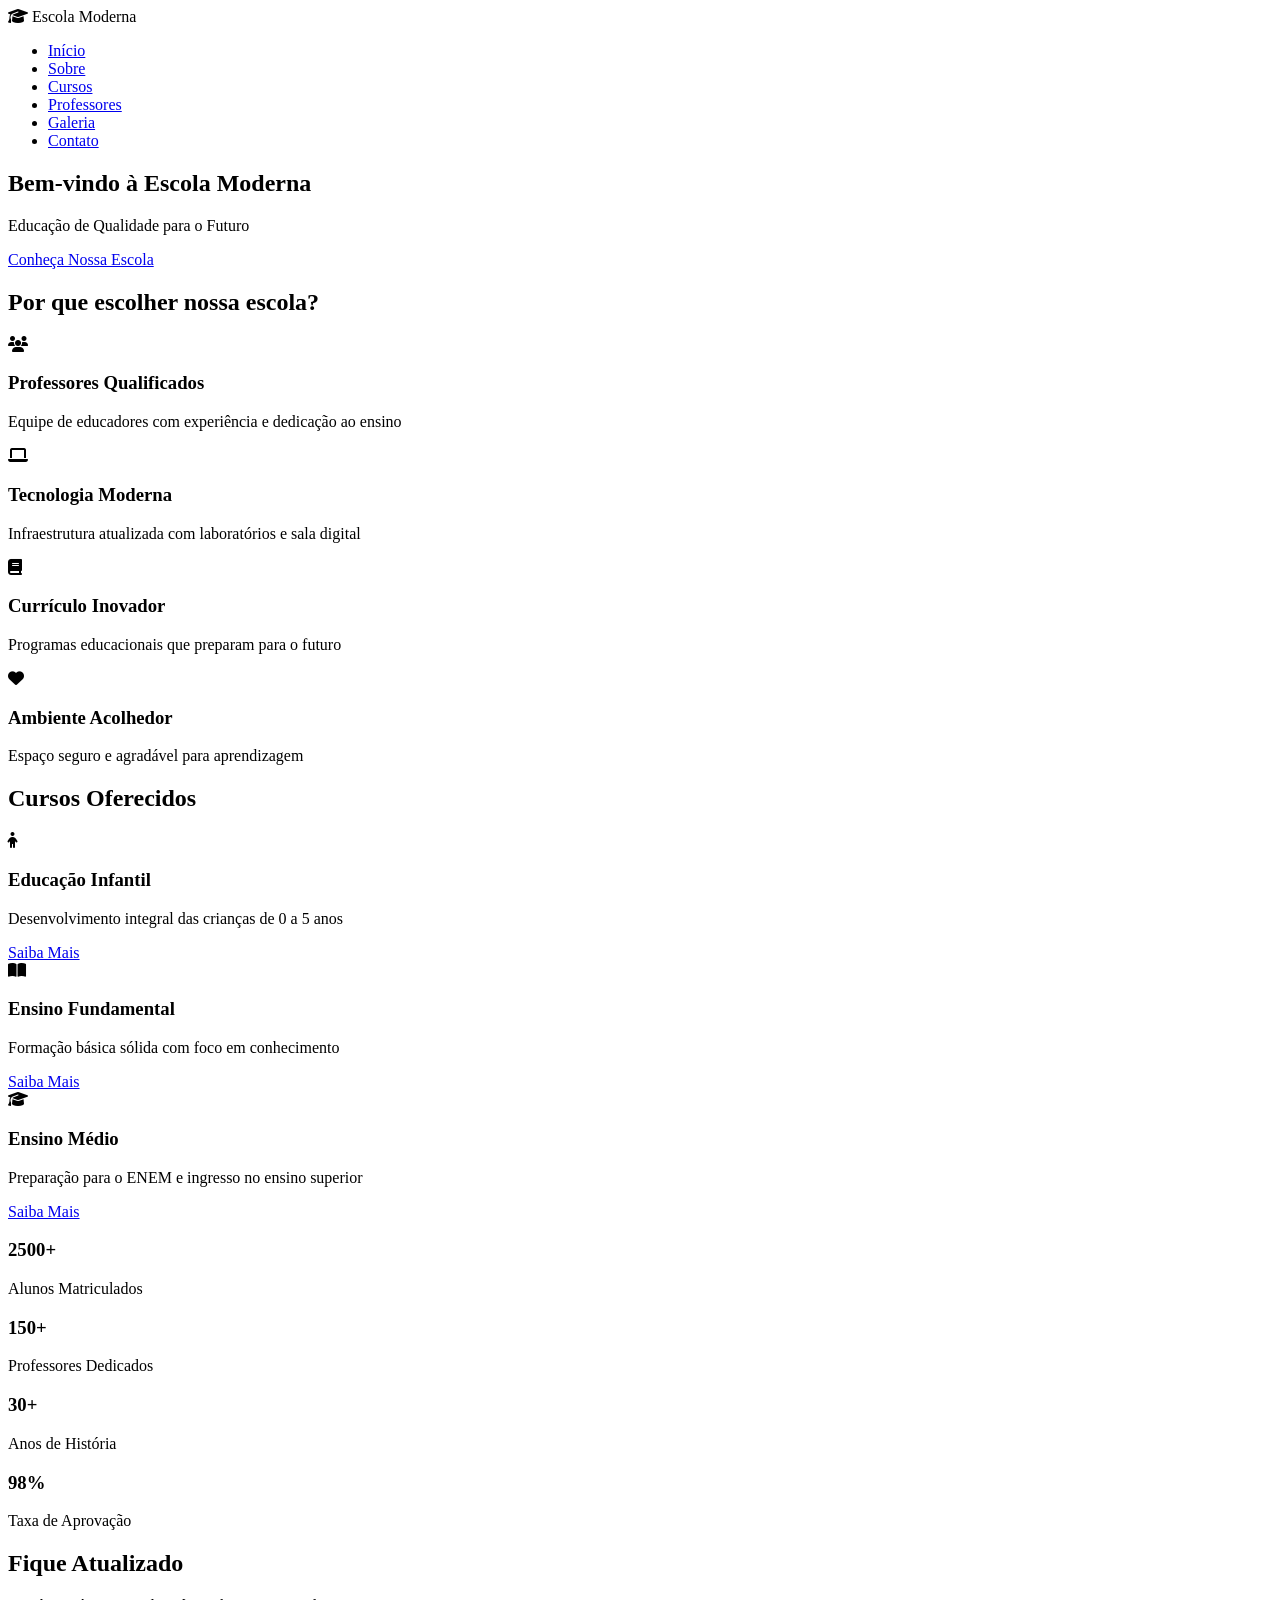
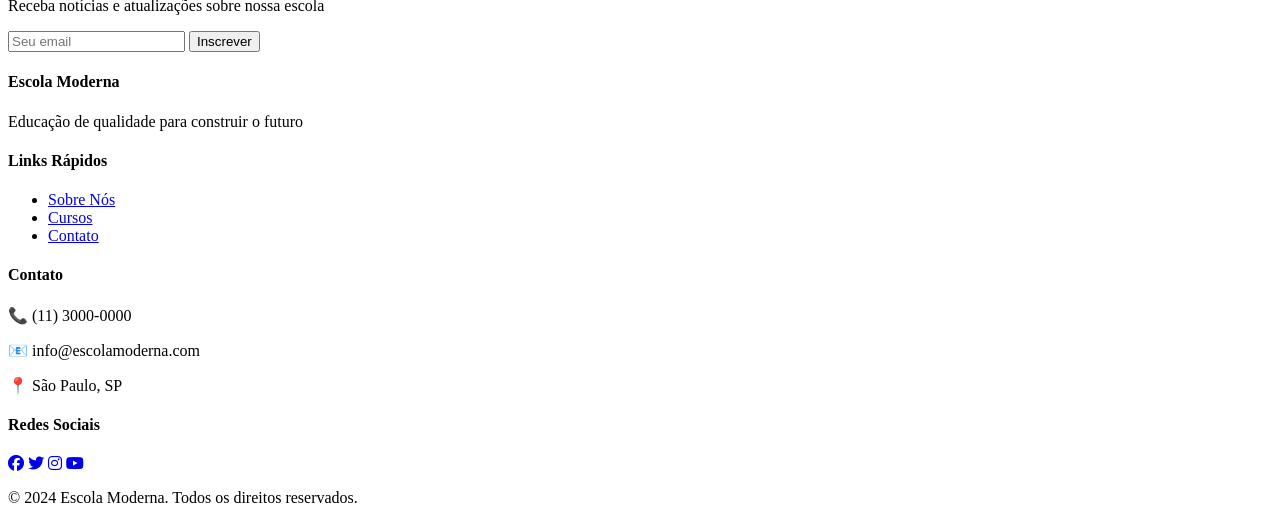
==== index.html @ 11250f51 "Criar página inicial do site escolar" ====
<!DOCTYPE html>
<html lang="pt-BR">
<head>
    <meta charset="UTF-8">
    <meta name="viewport" content="width=device-width, initial-scale=1.0">
    <meta name="description" content="Bem-vindo à nossa escola. Educação de qualidade para o futuro.">
    <title>Escola Moderna - Educação de Qualidade</title>
    <link rel="stylesheet" href="css/style.css">
    <link rel="stylesheet" href="https://cdnjs.cloudflare.com/ajax/libs/font-awesome/6.4.0/css/all.min.css">
</head>
<body>
    <!-- Navegação -->
    <nav class="navbar">
        <div class="container">
            <div class="nav-brand">
                <i class="fas fa-graduation-cap"></i>
                <span>Escola Moderna</span>
            </div>
            <ul class="nav-menu">
                <li><a href="index.html" class="active">Início</a></li>
                <li><a href="sobre.html">Sobre</a></li>
                <li><a href="cursos.html">Cursos</a></li>
                <li><a href="professores.html">Professores</a></li>
                <li><a href="galeria.html">Galeria</a></li>
                <li><a href="contato.html">Contato</a></li>
            </ul>
            <div class="hamburger">
                <span></span>
                <span></span>
                <span></span>
            </div>
        </div>
    </nav>

    <!-- Hero Section -->
    <section class="hero">
        <div class="hero-content">
            <h1>Bem-vindo à Escola Moderna</h1>
            <p>Educação de Qualidade para o Futuro</p>
            <a href="sobre.html" class="btn btn-primary">Conheça Nossa Escola</a>
        </div>
    </section>

    <!-- Destaques -->
    <section class="highlights">
        <div class="container">
            <h2>Por que escolher nossa escola?</h2>
            <div class="highlights-grid">
                <div class="highlight-card">
                    <i class="fas fa-users"></i>
                    <h3>Professores Qualificados</h3>
                    <p>Equipe de educadores com experiência e dedicação ao ensino</p>
                </div>
                <div class="highlight-card">
                    <i class="fas fa-laptop"></i>
                    <h3>Tecnologia Moderna</h3>
                    <p>Infraestrutura atualizada com laboratórios e sala digital</p>
                </div>
                <div class="highlight-card">
                    <i class="fas fa-book"></i>
                    <h3>Currículo Inovador</h3>
                    <p>Programas educacionais que preparam para o futuro</p>
                </div>
                <div class="highlight-card">
                    <i class="fas fa-heart"></i>
                    <h3>Ambiente Acolhedor</h3>
                    <p>Espaço seguro e agradável para aprendizagem</p>
                </div>
            </div>
        </div>
    </section>

    <!-- Cursos em Destaque -->
    <section class="featured-courses">
        <div class="container">
            <h2>Cursos Oferecidos</h2>
            <div class="courses-grid">
                <div class="course-card">
                    <div class="course-icon">
                        <i class="fas fa-child"></i>
                    </div>
                    <h3>Educação Infantil</h3>
                    <p>Desenvolvimento integral das crianças de 0 a 5 anos</p>
                    <a href="cursos.html" class="btn btn-link">Saiba Mais</a>
                </div>
                <div class="course-card">
                    <div class="course-icon">
                        <i class="fas fa-book-open"></i>
                    </div>
                    <h3>Ensino Fundamental</h3>
                    <p>Formação básica sólida com foco em conhecimento</p>
                    <a href="cursos.html" class="btn btn-link">Saiba Mais</a>
                </div>
                <div class="course-card">
                    <div class="course-icon">
                        <i class="fas fa-graduation-cap"></i>
                    </div>
                    <h3>Ensino Médio</h3>
                    <p>Preparação para o ENEM e ingresso no ensino superior</p>
                    <a href="cursos.html" class="btn btn-link">Saiba Mais</a>
                </div>
            </div>
        </div>
    </section>

    <!-- Estatísticas -->
    <section class="stats">
        <div class="container">
            <div class="stat-item">
                <h3>2500+</h3>
                <p>Alunos Matriculados</p>
            </div>
            <div class="stat-item">
                <h3>150+</h3>
                <p>Professores Dedicados</p>
            </div>
            <div class="stat-item">
                <h3>30+</h3>
                <p>Anos de História</p>
            </div>
            <div class="stat-item">
                <h3>98%</h3>
                <p>Taxa de Aprovação</p>
            </div>
        </div>
    </section>

    <!-- Newsletter -->
    <section class="newsletter">
        <div class="container">
            <h2>Fique Atualizado</h2>
            <p>Receba notícias e atualizações sobre nossa escola</p>
            <form class="newsletter-form">
                <input type="email" placeholder="Seu email" required>
                <button type="submit" class="btn btn-primary">Inscrever</button>
            </form>
        </div>
    </section>

    <!-- Footer -->
    <footer class="footer">
        <div class="container">
            <div class="footer-content">
                <div class="footer-section">
                    <h4>Escola Moderna</h4>
                    <p>Educação de qualidade para construir o futuro</p>
                </div>
                <div class="footer-section">
                    <h4>Links Rápidos</h4>
                    <ul>
                        <li><a href="sobre.html">Sobre Nós</a></li>
                        <li><a href="cursos.html">Cursos</a></li>
                        <li><a href="contato.html">Contato</a></li>
                    </ul>
                </div>
                <div class="footer-section">
                    <h4>Contato</h4>
                    <p>📞 (11) 3000-0000</p>
                    <p>📧 info@escolamoderna.com</p>
                    <p>📍 São Paulo, SP</p>
                </div>
                <div class="footer-section">
                    <h4>Redes Sociais</h4>
                    <div class="social-links">
                        <a href="#"><i class="fab fa-facebook"></i></a>
                        <a href="#"><i class="fab fa-twitter"></i></a>
                        <a href="#"><i class="fab fa-instagram"></i></a>
                        <a href="#"><i class="fab fa-youtube"></i></a>
                    </div>
                </div>
            </div>
            <div class="footer-bottom">
                <p>&copy; 2024 Escola Moderna. Todos os direitos reservados.</p>
            </div>
        </div>
    </footer>

    <script src="js/script.js"></script>
</body>
</html>
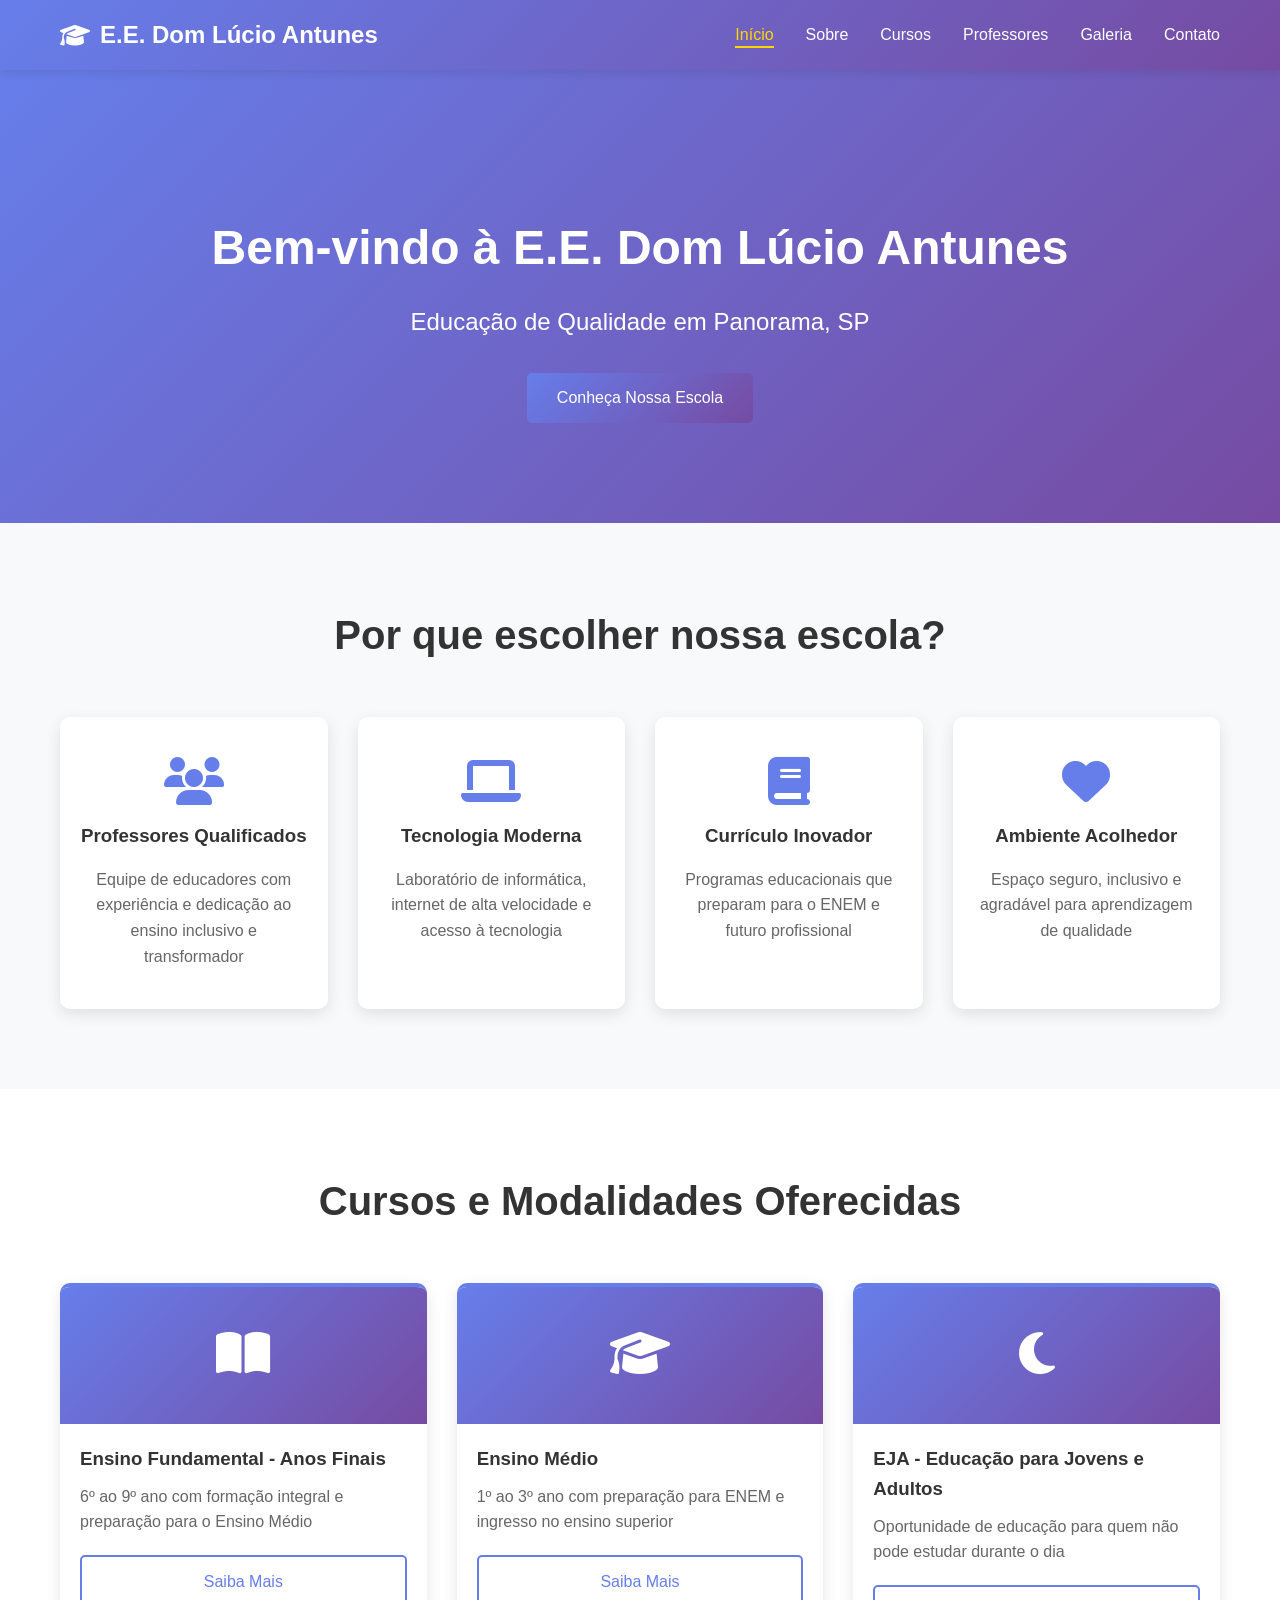
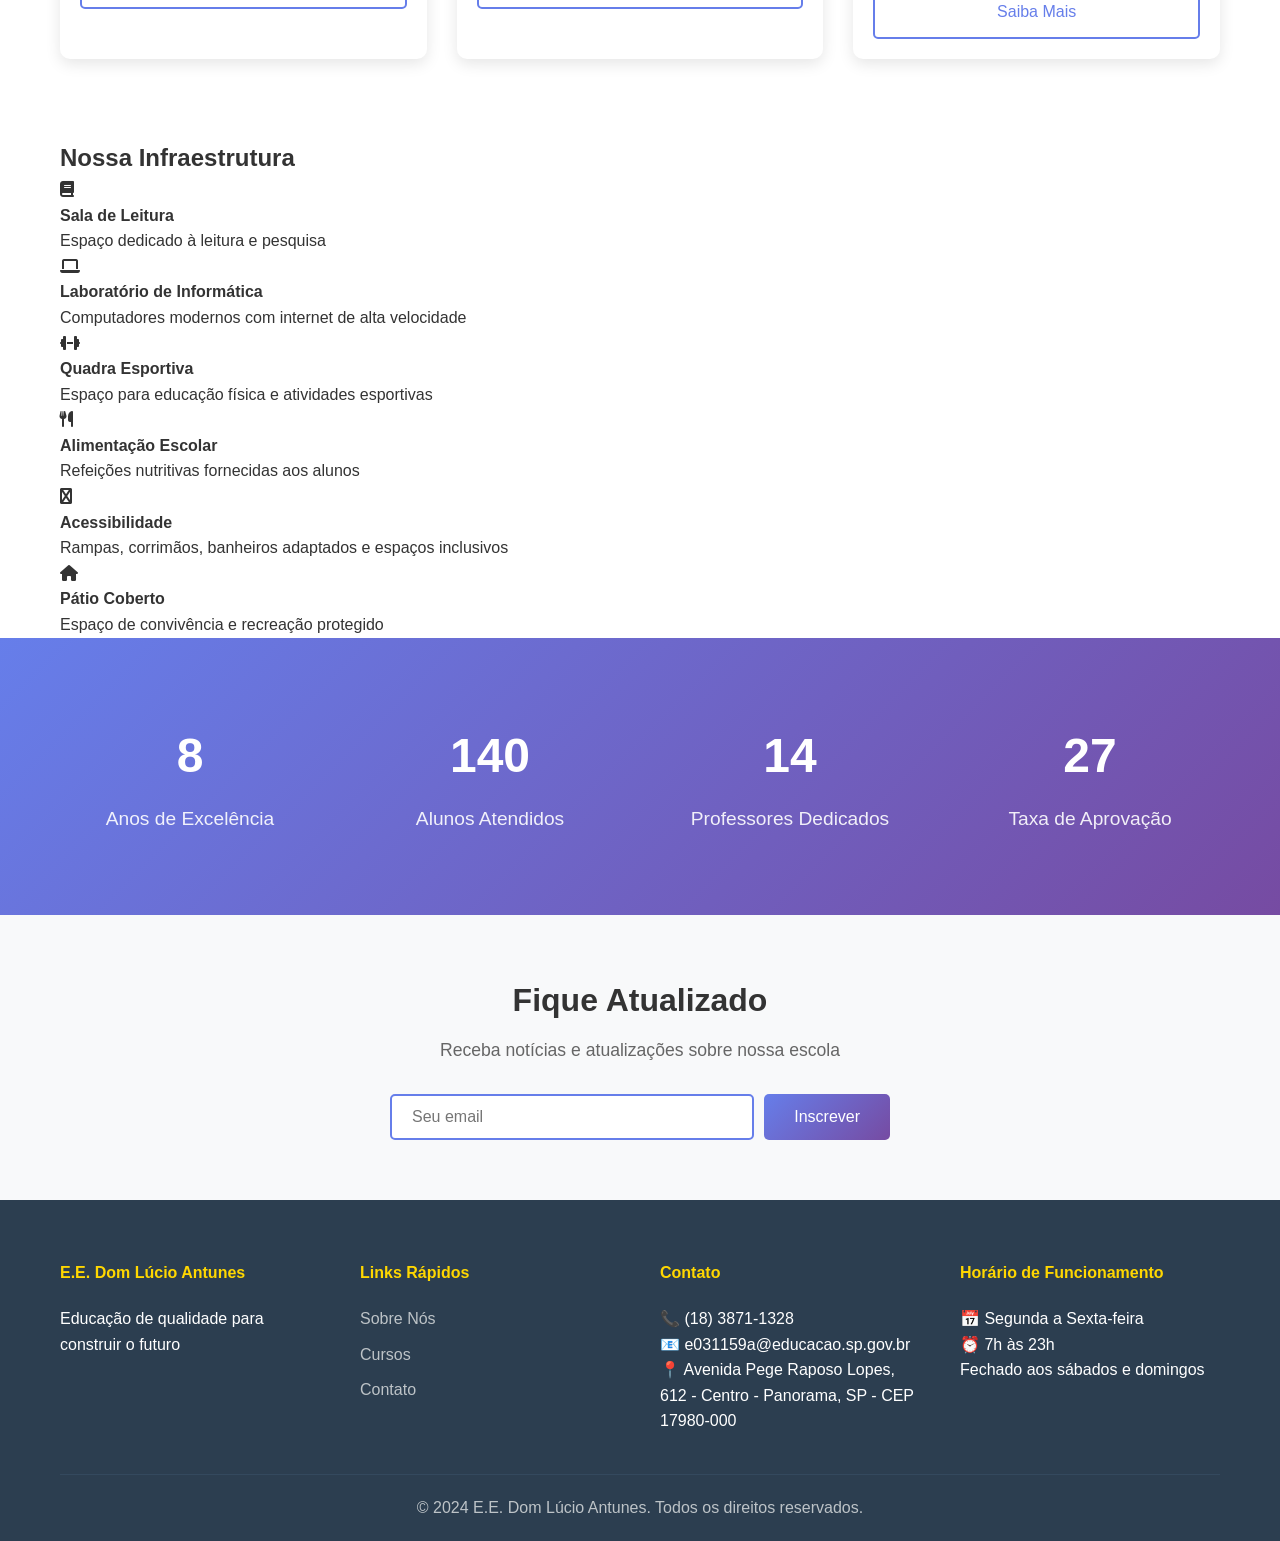
==== commit 3f5b5a51: "Atualizar página inicial com informações da E.E. Dom Lúcio Antunes" ====
--- a/index.html
+++ b/index.html
@@ -3,8 +3,8 @@
 <head>
     <meta charset="UTF-8">
     <meta name="viewport" content="width=device-width, initial-scale=1.0">
-    <meta name="description" content="Bem-vindo à nossa escola. Educação de qualidade para o futuro.">
-    <title>Escola Moderna - Educação de Qualidade</title>
+    <meta name="description" content="Bem-vindo à E.E. Dom Lúcio Antunes. Educação de qualidade em Panorama, SP.">
+    <title>E.E. Dom Lúcio Antunes - Educação de Qualidade</title>
     <link rel="stylesheet" href="css/style.css">
     <link rel="stylesheet" href="https://cdnjs.cloudflare.com/ajax/libs/font-awesome/6.4.0/css/all.min.css">
 </head>
@@ -14,7 +14,7 @@
         <div class="container">
             <div class="nav-brand">
                 <i class="fas fa-graduation-cap"></i>
-                <span>Escola Moderna</span>
+                <span>E.E. Dom Lúcio Antunes</span>
             </div>
             <ul class="nav-menu">
                 <li><a href="index.html" class="active">Início</a></li>
@@ -35,8 +35,8 @@
     <!-- Hero Section -->
     <section class="hero">
         <div class="hero-content">
-            <h1>Bem-vindo à Escola Moderna</h1>
-            <p>Educação de Qualidade para o Futuro</p>
+            <h1>Bem-vindo à E.E. Dom Lúcio Antunes</h1>
+            <p>Educação de Qualidade em Panorama, SP</p>
             <a href="sobre.html" class="btn btn-primary">Conheça Nossa Escola</a>
         </div>
     </section>
@@ -49,22 +49,22 @@
                 <div class="highlight-card">
                     <i class="fas fa-users"></i>
                     <h3>Professores Qualificados</h3>
-                    <p>Equipe de educadores com experiência e dedicação ao ensino</p>
+                    <p>Equipe de educadores com experiência e dedicação ao ensino inclusivo e transformador</p>
                 </div>
                 <div class="highlight-card">
                     <i class="fas fa-laptop"></i>
                     <h3>Tecnologia Moderna</h3>
-                    <p>Infraestrutura atualizada com laboratórios e sala digital</p>
+                    <p>Laboratório de informática, internet de alta velocidade e acesso à tecnologia</p>
                 </div>
                 <div class="highlight-card">
                     <i class="fas fa-book"></i>
                     <h3>Currículo Inovador</h3>
-                    <p>Programas educacionais que preparam para o futuro</p>
+                    <p>Programas educacionais que preparam para o ENEM e futuro profissional</p>
                 </div>
                 <div class="highlight-card">
                     <i class="fas fa-heart"></i>
                     <h3>Ambiente Acolhedor</h3>
-                    <p>Espaço seguro e agradável para aprendizagem</p>
+                    <p>Espaço seguro, inclusivo e agradável para aprendizagem de qualidade</p>
                 </div>
             </div>
         </div>
@@ -73,22 +73,14 @@
     <!-- Cursos em Destaque -->
     <section class="featured-courses">
         <div class="container">
-            <h2>Cursos Oferecidos</h2>
+            <h2>Cursos e Modalidades Oferecidas</h2>
             <div class="courses-grid">
-                <div class="course-card">
-                    <div class="course-icon">
-                        <i class="fas fa-child"></i>
-                    </div>
-                    <h3>Educação Infantil</h3>
-                    <p>Desenvolvimento integral das crianças de 0 a 5 anos</p>
-                    <a href="cursos.html" class="btn btn-link">Saiba Mais</a>
-                </div>
                 <div class="course-card">
                     <div class="course-icon">
                         <i class="fas fa-book-open"></i>
                     </div>
-                    <h3>Ensino Fundamental</h3>
-                    <p>Formação básica sólida com foco em conhecimento</p>
+                    <h3>Ensino Fundamental - Anos Finais</h3>
+                    <p>6º ao 9º ano com formação integral e preparação para o Ensino Médio</p>
                     <a href="cursos.html" class="btn btn-link">Saiba Mais</a>
                 </div>
                 <div class="course-card">
@@ -96,8 +88,55 @@
                         <i class="fas fa-graduation-cap"></i>
                     </div>
                     <h3>Ensino Médio</h3>
-                    <p>Preparação para o ENEM e ingresso no ensino superior</p>
+                    <p>1º ao 3º ano com preparação para ENEM e ingresso no ensino superior</p>
                     <a href="cursos.html" class="btn btn-link">Saiba Mais</a>
+                </div>
+                <div class="course-card">
+                    <div class="course-icon">
+                        <i class="fas fa-moon"></i>
+                    </div>
+                    <h3>EJA - Educação para Jovens e Adultos</h3>
+                    <p>Oportunidade de educação para quem não pode estudar durante o dia</p>
+                    <a href="cursos.html" class="btn btn-link">Saiba Mais</a>
+                </div>
+            </div>
+        </div>
+    </section>
+
+    <!-- Infraestrutura -->
+    <section class="infrastructure-section">
+        <div class="container">
+            <h2>Nossa Infraestrutura</h2>
+            <div class="infrastructure-grid">
+                <div class="infra-item">
+                    <i class="fas fa-book"></i>
+                    <h4>Sala de Leitura</h4>
+                    <p>Espaço dedicado à leitura e pesquisa</p>
+                </div>
+                <div class="infra-item">
+                    <i class="fas fa-laptop"></i>
+                    <h4>Laboratório de Informática</h4>
+                    <p>Computadores modernos com internet de alta velocidade</p>
+                </div>
+                <div class="infra-item">
+                    <i class="fas fa-dumbbell"></i>
+                    <h4>Quadra Esportiva</h4>
+                    <p>Espaço para educação física e atividades esportivas</p>
+                </div>
+                <div class="infra-item">
+                    <i class="fas fa-utensils"></i>
+                    <h4>Alimentação Escolar</h4>
+                    <p>Refeições nutritivas fornecidas aos alunos</p>
+                </div>
+                <div class="infra-item">
+                    <i class="fas fa-accessible-icon"></i>
+                    <h4>Acessibilidade</h4>
+                    <p>Rampas, corrimãos, banheiros adaptados e espaços inclusivos</p>
+                </div>
+                <div class="infra-item">
+                    <i class="fas fa-home"></i>
+                    <h4>Pátio Coberto</h4>
+                    <p>Espaço de convivência e recreação protegido</p>
                 </div>
             </div>
         </div>
@@ -107,16 +146,16 @@
     <section class="stats">
         <div class="container">
             <div class="stat-item">
-                <h3>2500+</h3>
-                <p>Alunos Matriculados</p>
-            </div>
-            <div class="stat-item">
-                <h3>150+</h3>
+                <h3>30+</h3>
+                <p>Anos de Excelência</p>
+            </div>
+            <div class="stat-item">
+                <h3>500+</h3>
+                <p>Alunos Atendidos</p>
+            </div>
+            <div class="stat-item">
+                <h3>50+</h3>
                 <p>Professores Dedicados</p>
-            </div>
-            <div class="stat-item">
-                <h3>30+</h3>
-                <p>Anos de História</p>
             </div>
             <div class="stat-item">
                 <h3>98%</h3>
@@ -142,7 +181,7 @@
         <div class="container">
             <div class="footer-content">
                 <div class="footer-section">
-                    <h4>Escola Moderna</h4>
+                    <h4>E.E. Dom Lúcio Antunes</h4>
                     <p>Educação de qualidade para construir o futuro</p>
                 </div>
                 <div class="footer-section">
@@ -155,22 +194,19 @@
                 </div>
                 <div class="footer-section">
                     <h4>Contato</h4>
-                    <p>📞 (11) 3000-0000</p>
-                    <p>📧 info@escolamoderna.com</p>
-                    <p>📍 São Paulo, SP</p>
-                </div>
-                <div class="footer-section">
-                    <h4>Redes Sociais</h4>
-                    <div class="social-links">
-                        <a href="#"><i class="fab fa-facebook"></i></a>
-                        <a href="#"><i class="fab fa-twitter"></i></a>
-                        <a href="#"><i class="fab fa-instagram"></i></a>
-                        <a href="#"><i class="fab fa-youtube"></i></a>
-                    </div>
+                    <p>📞 (18) 3871-1328</p>
+                    <p>📧 e031159a@educacao.sp.gov.br</p>
+                    <p>📍 Avenida Pege Raposo Lopes, 612 - Centro - Panorama, SP - CEP 17980-000</p>
+                </div>
+                <div class="footer-section">
+                    <h4>Horário de Funcionamento</h4>
+                    <p>📅 Segunda a Sexta-feira</p>
+                    <p>⏰ 7h às 23h</p>
+                    <p>Fechado aos sábados e domingos</p>
                 </div>
             </div>
             <div class="footer-bottom">
-                <p>&copy; 2024 Escola Moderna. Todos os direitos reservados.</p>
+                <p>&copy; 2024 E.E. Dom Lúcio Antunes. Todos os direitos reservados.</p>
             </div>
         </div>
     </footer>
--- a/css/style.css
+++ b/css/style.css
@@ -0,0 +1,458 @@
+* {
+    margin: 0;
+    padding: 0;
+    box-sizing: border-box;
+}
+
+body {
+    font-family: 'Segoe UI', Tahoma, Geneva, Verdana, sans-serif;
+    line-height: 1.6;
+    color: #333;
+}
+
+.container {
+    max-width: 1200px;
+    margin: 0 auto;
+    padding: 0 20px;
+}
+
+/* Navegação */
+.navbar {
+    background: linear-gradient(135deg, #667eea 0%, #764ba2 100%);
+    color: white;
+    padding: 1rem 0;
+    position: fixed;
+    width: 100%;
+    top: 0;
+    z-index: 1000;
+    box-shadow: 0 2px 10px rgba(0,0,0,0.1);
+}
+
+.navbar .container {
+    display: flex;
+    justify-content: space-between;
+    align-items: center;
+}
+
+.nav-brand {
+    display: flex;
+    align-items: center;
+    gap: 10px;
+    font-size: 1.5rem;
+    font-weight: bold;
+}
+
+.nav-menu {
+    display: flex;
+    list-style: none;
+    gap: 2rem;
+}
+
+.nav-menu a {
+    color: white;
+    text-decoration: none;
+    transition: all 0.3s ease;
+    position: relative;
+}
+
+.nav-menu a:hover,
+.nav-menu a.active {
+    color: #ffd700;
+}
+
+.nav-menu a::after {
+    content: '';
+    position: absolute;
+    bottom: -5px;
+    left: 0;
+    width: 0;
+    height: 2px;
+    background: #ffd700;
+    transition: width 0.3s ease;
+}
+
+.nav-menu a:hover::after,
+.nav-menu a.active::after {
+    width: 100%;
+}
+
+.hamburger {
+    display: none;
+    flex-direction: column;
+    cursor: pointer;
+}
+
+.hamburger span {
+    width: 25px;
+    height: 3px;
+    background: white;
+    margin: 5px 0;
+    transition: 0.3s;
+}
+
+/* Hero Section */
+.hero {
+    background: linear-gradient(135deg, #667eea 0%, #764ba2 100%);
+    color: white;
+    text-align: center;
+    padding: 150px 20px 100px;
+    margin-top: 60px;
+}
+
+.hero-content h1 {
+    font-size: 3rem;
+    margin-bottom: 1rem;
+    animation: slideDown 0.8s ease;
+}
+
+.hero-content p {
+    font-size: 1.5rem;
+    margin-bottom: 2rem;
+    animation: slideUp 0.8s ease 0.2s both;
+}
+
+/* Botões */
+.btn {
+    display: inline-block;
+    padding: 12px 30px;
+    border-radius: 5px;
+    text-decoration: none;
+    transition: all 0.3s ease;
+    border: none;
+    cursor: pointer;
+    font-size: 1rem;
+}
+
+.btn-primary {
+    background: linear-gradient(135deg, #667eea 0%, #764ba2 100%);
+    color: white;
+}
+
+.btn-primary:hover {
+    transform: translateY(-3px);
+    box-shadow: 0 10px 20px rgba(102, 126, 234, 0.4);
+}
+
+.btn-link {
+    background: transparent;
+    color: #667eea;
+    border: 2px solid #667eea;
+}
+
+.btn-link:hover {
+    background: #667eea;
+    color: white;
+}
+
+/* Destaques */
+.highlights {
+    padding: 80px 20px;
+    background: #f8f9fa;
+}
+
+.highlights h2 {
+    text-align: center;
+    font-size: 2.5rem;
+    margin-bottom: 50px;
+    color: #333;
+}
+
+.highlights-grid {
+    display: grid;
+    grid-template-columns: repeat(auto-fit, minmax(250px, 1fr));
+    gap: 30px;
+}
+
+.highlight-card {
+    background: white;
+    padding: 40px 20px;
+    border-radius: 10px;
+    text-align: center;
+    box-shadow: 0 5px 15px rgba(0,0,0,0.1);
+    transition: all 0.3s ease;
+}
+
+.highlight-card:hover {
+    transform: translateY(-10px);
+    box-shadow: 0 15px 30px rgba(0,0,0,0.2);
+}
+
+.highlight-card i {
+    font-size: 3rem;
+    color: #667eea;
+    margin-bottom: 1rem;
+}
+
+.highlight-card h3 {
+    margin-bottom: 1rem;
+    color: #333;
+}
+
+.highlight-card p {
+    color: #666;
+}
+
+/* Cursos em Destaque */
+.featured-courses {
+    padding: 80px 20px;
+}
+
+.featured-courses h2 {
+    text-align: center;
+    font-size: 2.5rem;
+    margin-bottom: 50px;
+    color: #333;
+}
+
+.courses-grid {
+    display: grid;
+    grid-template-columns: repeat(auto-fit, minmax(280px, 1fr));
+    gap: 30px;
+}
+
+.course-card {
+    background: white;
+    border-radius: 10px;
+    overflow: hidden;
+    box-shadow: 0 5px 15px rgba(0,0,0,0.1);
+    transition: all 0.3s ease;
+    border-top: 4px solid #667eea;
+}
+
+.course-card:hover {
+    transform: translateY(-10px);
+    box-shadow: 0 15px 30px rgba(0,0,0,0.2);
+}
+
+.course-icon {
+    background: linear-gradient(135deg, #667eea 0%, #764ba2 100%);
+    color: white;
+    padding: 30px;
+    text-align: center;
+    font-size: 3rem;
+}
+
+.course-card h3 {
+    padding: 20px 20px 10px;
+    color: #333;
+}
+
+.course-card p {
+    padding: 0 20px;
+    color: #666;
+    margin-bottom: 20px;
+}
+
+.course-card .btn {
+    display: block;
+    text-align: center;
+    margin: 20px;
+}
+
+/* Estatísticas */
+.stats {
+    background: linear-gradient(135deg, #667eea 0%, #764ba2 100%);
+    color: white;
+    padding: 80px 20px;
+}
+
+.stats .container {
+    display: grid;
+    grid-template-columns: repeat(auto-fit, minmax(200px, 1fr));
+    gap: 40px;
+    text-align: center;
+}
+
+.stat-item h3 {
+    font-size: 3rem;
+    margin-bottom: 10px;
+}
+
+.stat-item p {
+    font-size: 1.2rem;
+    opacity: 0.9;
+}
+
+/* Newsletter */
+.newsletter {
+    background: #f8f9fa;
+    padding: 60px 20px;
+    text-align: center;
+}
+
+.newsletter h2 {
+    font-size: 2rem;
+    margin-bottom: 10px;
+    color: #333;
+}
+
+.newsletter p {
+    margin-bottom: 30px;
+    color: #666;
+    font-size: 1.1rem;
+}
+
+.newsletter-form {
+    display: flex;
+    gap: 10px;
+    max-width: 500px;
+    margin: 0 auto;
+    flex-wrap: wrap;
+    justify-content: center;
+}
+
+.newsletter-form input {
+    flex: 1;
+    min-width: 250px;
+    padding: 12px 20px;
+    border: 2px solid #667eea;
+    border-radius: 5px;
+    font-size: 1rem;
+}
+
+.newsletter-form input:focus {
+    outline: none;
+    box-shadow: 0 0 10px rgba(102, 126, 234, 0.3);
+}
+
+/* Footer */
+.footer {
+    background: #2c3e50;
+    color: white;
+    padding: 60px 20px 20px;
+}
+
+.footer-content {
+    display: grid;
+    grid-template-columns: repeat(auto-fit, minmax(250px, 1fr));
+    gap: 40px;
+    margin-bottom: 40px;
+}
+
+.footer-section h4 {
+    margin-bottom: 20px;
+    color: #ffd700;
+}
+
+.footer-section ul {
+    list-style: none;
+}
+
+.footer-section ul li {
+    margin-bottom: 10px;
+}
+
+.footer-section a {
+    color: #bdc3c7;
+    text-decoration: none;
+    transition: color 0.3s ease;
+}
+
+.footer-section a:hover {
+    color: #ffd700;
+}
+
+.social-links {
+    display: flex;
+    gap: 15px;
+}
+
+.social-links a {
+    display: inline-flex;
+    align-items: center;
+    justify-content: center;
+    width: 40px;
+    height: 40px;
+    background: #667eea;
+    border-radius: 50%;
+    font-size: 1.2rem;
+    transition: all 0.3s ease;
+}
+
+.social-links a:hover {
+    background: #764ba2;
+    transform: translateY(-5px);
+}
+
+.footer-bottom {
+    text-align: center;
+    padding-top: 20px;
+    border-top: 1px solid #34495e;
+    color: #bdc3c7;
+}
+
+/* Animações */
+@keyframes slideDown {
+    from {
+        opacity: 0;
+        transform: translateY(-30px);
+    }
+    to {
+        opacity: 1;
+        transform: translateY(0);
+    }
+}
+
+@keyframes slideUp {
+    from {
+        opacity: 0;
+        transform: translateY(30px);
+    }
+    to {
+        opacity: 1;
+        transform: translateY(0);
+    }
+}
+
+/* Responsivo */
+@media (max-width: 768px) {
+    .nav-menu {
+        display: none;
+        position: absolute;
+        top: 100%;
+        left: 0;
+        right: 0;
+        background: #667eea;
+        flex-direction: column;
+        gap: 0;
+        padding: 1rem 0;
+    }
+
+    .nav-menu.active {
+        display: flex;
+    }
+
+    .nav-menu a {
+        padding: 0.5rem 1rem;
+        display: block;
+    }
+
+    .hamburger {
+        display: flex;
+    }
+
+    .hero-content h1 {
+        font-size: 2rem;
+    }
+
+    .hero-content p {
+        font-size: 1.2rem;
+    }
+
+    .highlights h2,
+    .featured-courses h2 {
+        font-size: 2rem;
+    }
+
+    .newsletter-form {
+        flex-direction: column;
+    }
+
+    .newsletter-form input {
+        min-width: 100%;
+    }
+
+    .footer-content {
+        grid-template-columns: 1fr;
+    }
+}
